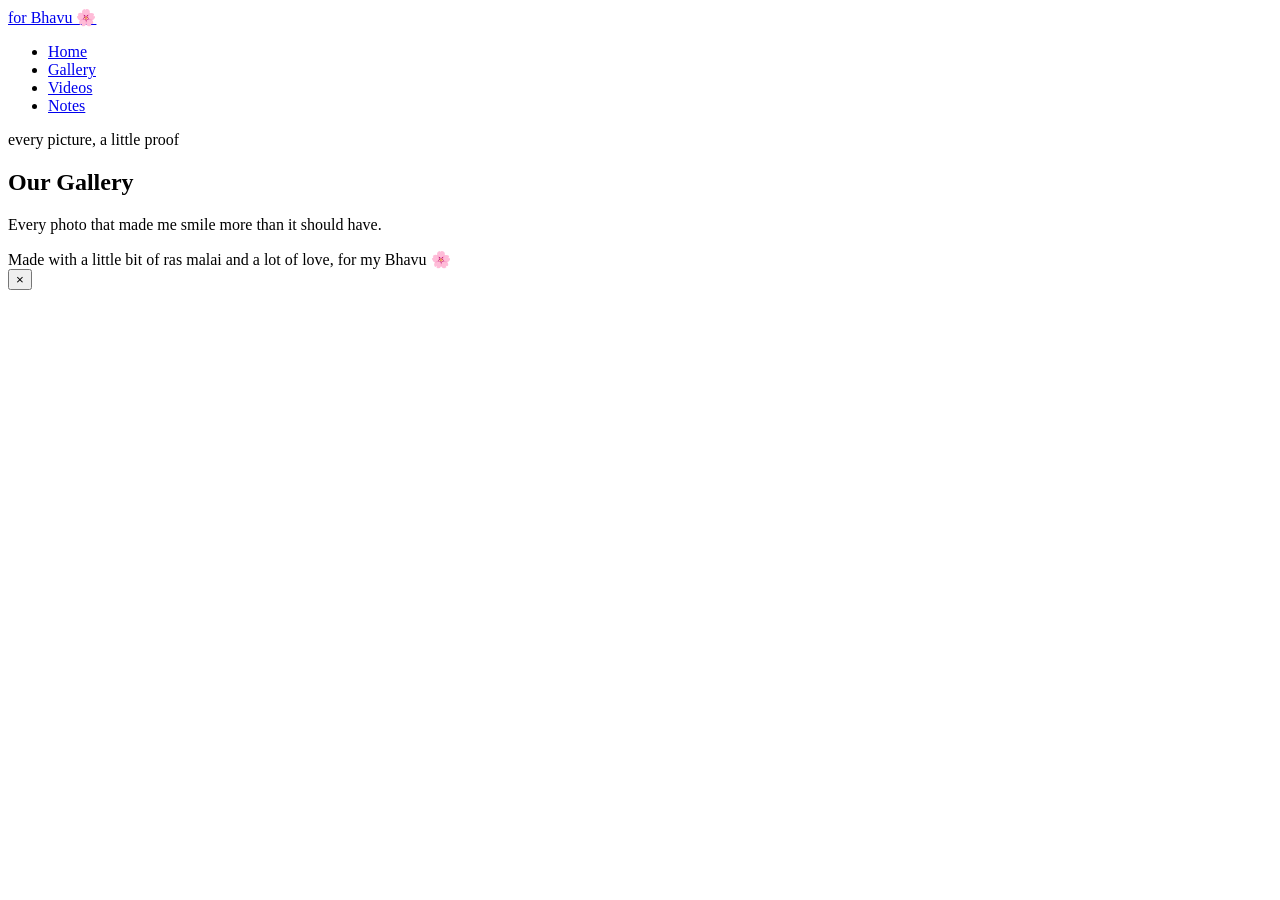
==== gallery.html @ 03cc396e "Add files via upload" ====
<!DOCTYPE html>
<html lang="en">
<head>
<meta charset="UTF-8">
<meta name="viewport" content="width=device-width, initial-scale=1.0">
<title>Gallery — for Bhavu</title>
<link rel="stylesheet" href="css/style.css">
</head>
<body>

<nav class="site-nav">
  <a href="index.html" class="brand">for Bhavu 🌸</a>
  <ul class="nav-links">
    <li><a href="index.html">Home</a></li>
    <li><a href="gallery.html" class="active">Gallery</a></li>
    <li><a href="videos.html">Videos</a></li>
    <li><a href="notes.html">Notes</a></li>
  </ul>
</nav>

<section class="wrap">
  <div class="section-head">
    <p class="eyebrow">every picture, a little proof</p>
    <h2>Our Gallery</h2>
    <p class="muted">Every photo that made me smile more than it should have.</p>
  </div>

  <div id="gallery-grid" class="grid"></div>

  <div id="gallery-empty" class="empty-state" style="display:none;">
    No photos added yet 🌸<br>
    Drop your images into the <code>/images</code> folder, then add them to the
    <code>PHOTOS</code> list at the top of <code>js/script.js</code>, like this:
    <br><br>
    <!-- <code>{ file: "Pic1.jpeg", caption: "That perfect evening" }</code> -->
  </div>
</section>

<footer>Made with a little bit of ras malai and a lot of love, for my Bhavu  🌸</footer>

<div class="lightbox" id="lightbox">
  <button class="lightbox-close" id="lightbox-close" aria-label="Close">&times;</button>
  <div id="lightbox-stage"></div>
</div>

<script src="js/script.js"></script>
</body>
</html>
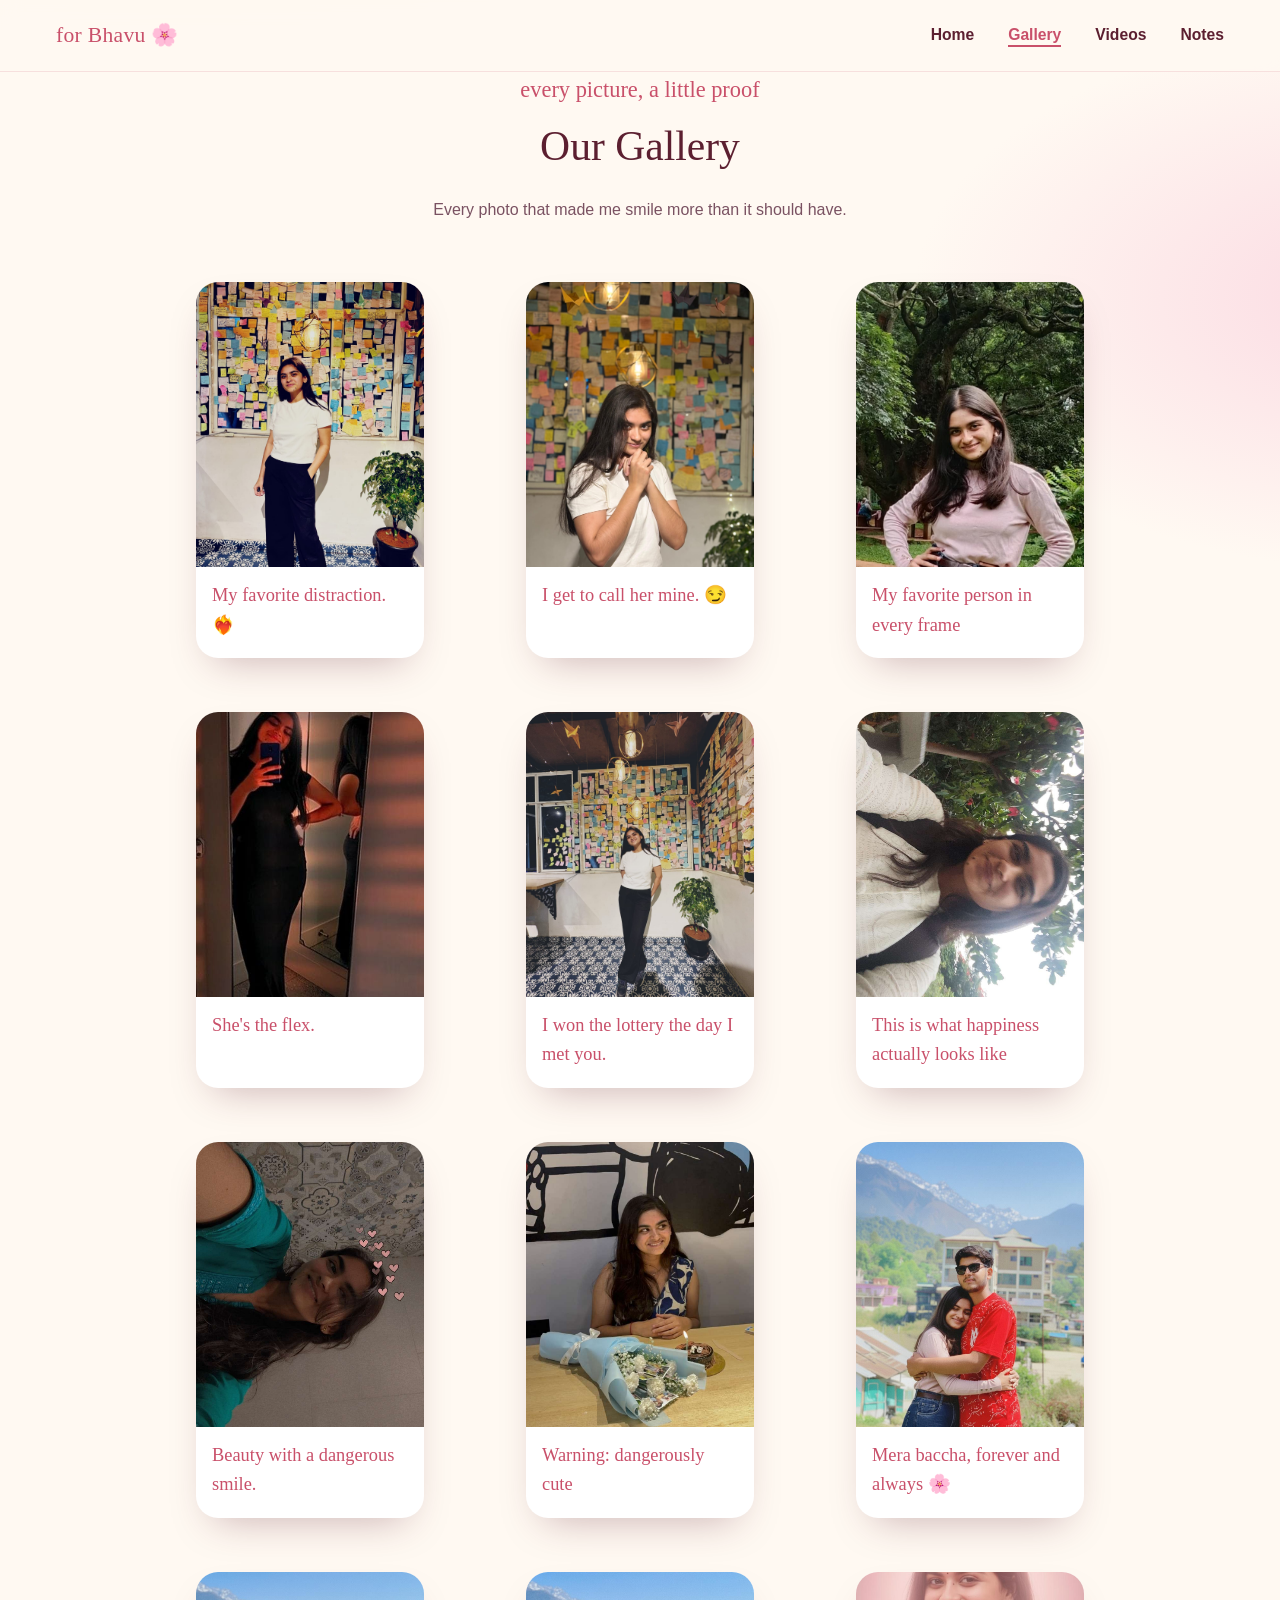
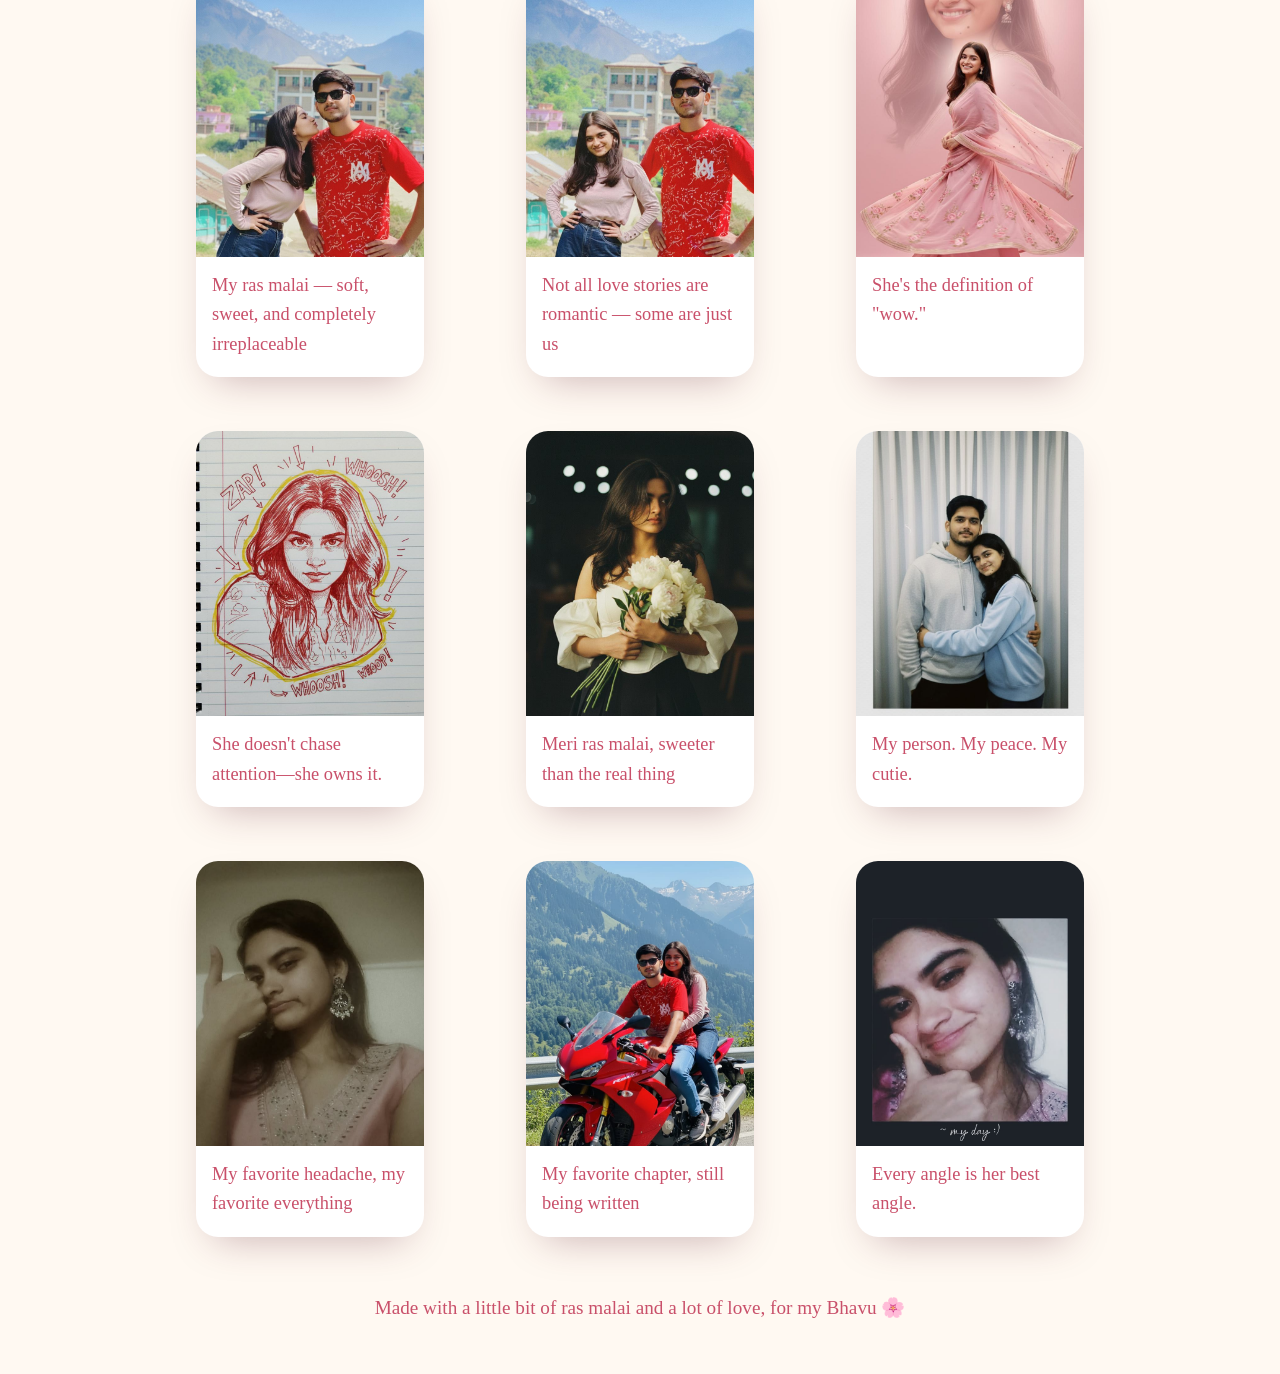
==== commit 203b0035: "Update gallery.html" ====
--- a/gallery.html
+++ b/gallery.html
@@ -4,7 +4,7 @@
 <meta charset="UTF-8">
 <meta name="viewport" content="width=device-width, initial-scale=1.0">
 <title>Gallery — for Bhavu</title>
-<link rel="stylesheet" href="css/style.css">
+<link rel="stylesheet" href="style.css">
 </head>
 <body>
 
@@ -43,6 +43,6 @@
   <div id="lightbox-stage"></div>
 </div>
 
-<script src="js/script.js"></script>
+<script src="script.js"></script>
 </body>
 </html>
--- a/style.css
+++ b/style.css
@@ -0,0 +1,406 @@
+@import url('https://fonts.googleapis.com/css2?family=Yeseva+One&family=Quicksand:wght@400;500;600;700&family=Caveat:wght@500;600;700&display=swap');
+
+:root{
+  --cream: #FFF9F2;
+  --cream-deep: #FBEADA;
+  --rose: #E98CA0;
+  --rose-soft: #F6C6D0;
+  --rose-deep: #C9506A;
+  --maroon: #5C1F30;
+  --saffron: #E3A83B;
+  --pistachio: #8FA876;
+  --ink: #3A2430;
+
+  --font-display: 'Yeseva One', serif;
+  --font-body: 'Quicksand', sans-serif;
+  --font-hand: 'Caveat', cursive;
+
+  --max-w: 1080px;
+  --radius: 22px;
+  --shadow: 0 18px 40px -18px rgba(92,31,48,0.35);
+}
+
+*{ box-sizing: border-box; }
+
+html{ scroll-behavior: smooth; }
+
+body{
+  margin: 0;
+  font-family: var(--font-body);
+  color: var(--ink);
+  background:
+    radial-gradient(1200px 600px at 15% -10%, var(--cream-deep) 0%, transparent 60%),
+    radial-gradient(900px 500px at 110% 10%, #FBD9E2 0%, transparent 55%),
+    var(--cream);
+  min-height: 100vh;
+  line-height: 1.6;
+}
+
+img, video{ max-width: 100%; display:block; }
+
+a{ color: inherit; }
+
+/* ---------- Nav ---------- */
+.site-nav{
+  position: sticky;
+  top: 0;
+  z-index: 50;
+  display: flex;
+  align-items: center;
+  justify-content: space-between;
+  padding: 18px clamp(20px, 5vw, 56px);
+  background: rgba(255, 249, 242, 0.82);
+  backdrop-filter: blur(10px);
+  border-bottom: 1px solid rgba(201, 80, 106, 0.15);
+}
+
+.brand{
+  font-family: var(--font-display);
+  font-size: 1.35rem;
+  color: var(--rose-deep);
+  text-decoration: none;
+  letter-spacing: 0.3px;
+}
+
+.nav-links{
+  display: flex;
+  gap: clamp(14px, 3vw, 34px);
+  list-style: none;
+  margin: 0;
+  padding: 0;
+}
+
+.nav-links a{
+  text-decoration: none;
+  font-weight: 600;
+  font-size: 0.98rem;
+  color: var(--maroon);
+  position: relative;
+  padding-bottom: 4px;
+}
+
+.nav-links a::after{
+  content: "";
+  position: absolute;
+  left: 0; right: 0; bottom: 0;
+  height: 2px;
+  background: var(--rose-deep);
+  transform: scaleX(0);
+  transform-origin: right;
+  transition: transform .3s ease;
+}
+
+.nav-links a:hover::after,
+.nav-links a.active::after{
+  transform: scaleX(1);
+  transform-origin: left;
+}
+
+.nav-links a.active{ color: var(--rose-deep); }
+
+/* ---------- Layout helpers ---------- */
+.wrap{
+  max-width: var(--max-w);
+  margin: 0 auto;
+  padding: 0 clamp(20px, 5vw, 56px);
+}
+
+section{ padding: clamp(48px, 8vw, 96px) 0; }
+
+.eyebrow{
+  font-family: var(--font-hand);
+  font-size: 1.4rem;
+  color: var(--rose-deep);
+  margin: 0 0 6px;
+}
+
+h1, h2, h3{
+  font-family: var(--font-display);
+  color: var(--maroon);
+  margin: 0 0 .4em;
+  font-weight: 400;
+}
+
+h2{ font-size: clamp(1.8rem, 3.6vw, 2.6rem); }
+
+p{ margin: 0 0 1em; }
+
+.muted{ color: #7a5262; }
+
+.btn{
+  display: inline-flex;
+  align-items: center;
+  gap: 8px;
+  padding: 13px 28px;
+  border-radius: 999px;
+  background: var(--rose-deep);
+  color: #fff;
+  text-decoration: none;
+  font-weight: 700;
+  font-size: 0.95rem;
+  box-shadow: var(--shadow);
+  border: none;
+  cursor: pointer;
+  transition: transform .25s ease, box-shadow .25s ease;
+}
+.btn:hover{ transform: translateY(-3px); box-shadow: 0 22px 44px -16px rgba(92,31,48,0.45); }
+
+.btn.ghost{
+  background: transparent;
+  color: var(--rose-deep);
+  border: 2px solid var(--rose-deep);
+  box-shadow: none;
+}
+
+/* ---------- Hero / signature: ras malai bowl ---------- */
+.hero{
+  position: relative;
+  min-height: 88vh;
+  display: flex;
+  align-items: center;
+  overflow: hidden;
+  padding-top: clamp(20px, 6vw, 40px);
+}
+
+.hero-grid{
+  display: grid;
+  grid-template-columns: 1.15fr 0.85fr;
+  gap: clamp(24px, 5vw, 64px);
+  align-items: center;
+  width: 100%;
+}
+
+@media (max-width: 820px){
+  .hero-grid{ grid-template-columns: 1fr; }
+  .bowl-wrap{ order: -1; }
+}
+
+.nicknames{
+  font-family: var(--font-hand);
+  font-size: clamp(1.6rem, 3vw, 2.2rem);
+  color: var(--rose-deep);
+  position: relative;
+  height: 1.4em;
+  margin: 4px 0 18px;
+}
+
+.nicknames .word{
+  position: absolute;
+  left: 0; top: 0;
+  white-space: nowrap;
+  opacity: 0;
+  animation: nickfade 6s infinite;
+}
+
+@keyframes nickfade{
+  0%, 3%   { opacity: 0; transform: translateY(6px); }
+  8%, 25%  { opacity: 1; transform: translateY(0); }
+  30%, 100%{ opacity: 0; transform: translateY(-6px); }
+}
+
+.hero h1{
+  font-size: clamp(2.6rem, 6.4vw, 4.6rem);
+  line-height: 1.05;
+  margin: 6px 0 18px;
+}
+
+.hero h1 span{ color: var(--rose-deep); }
+
+.hero-actions{
+  display: flex;
+  flex-wrap: wrap;
+  gap: 14px;
+  margin-top: 28px;
+}
+
+.bowl-wrap{
+  position: relative;
+  display: flex;
+  align-items: center;
+  justify-content: center;
+}
+
+.petal{
+  position: absolute;
+  top: -40px;
+  opacity: 0.85;
+  animation: fall linear infinite;
+  filter: drop-shadow(0 4px 6px rgba(201,80,106,0.25));
+}
+
+@keyframes fall{
+  0%   { transform: translateY(-10%) rotate(0deg); opacity: 0.9; }
+  100% { transform: translateY(650%) rotate(340deg); opacity: 0.15; }
+}
+
+@media (prefers-reduced-motion: reduce){
+  .petal, .nicknames .word, .glow-pulse, .flame{ animation: none !important; }
+  html{ scroll-behavior: auto; }
+}
+
+.glow-pulse{ animation: pulseGlow 3.2s ease-in-out infinite; }
+@keyframes pulseGlow{
+  0%, 100% { filter: drop-shadow(0 0 0px rgba(227,168,59,0.0)); }
+  50%      { filter: drop-shadow(0 0 14px rgba(227,168,59,0.55)); }
+}
+
+.flame{ animation: flicker 1.6s ease-in-out infinite; transform-origin: bottom center; }
+@keyframes flicker{
+  0%, 100% { transform: scaleY(1) rotate(0deg); }
+  30%      { transform: scaleY(1.08) rotate(-2deg); }
+  60%      { transform: scaleY(0.94) rotate(2deg); }
+}
+
+/* ---------- Cards / grids ---------- */
+.section-head{ text-align: center; max-width: 620px; margin: 0 auto 44px; }
+
+.grid{
+  display: grid;
+  gap: 22px;
+  grid-template-columns: repeat(auto-fill, minmax(240px, 1fr));
+}
+
+.card{
+  background: #fff;
+  border-radius: var(--radius);
+  overflow: hidden;
+  box-shadow: var(--shadow);
+  transition: transform .3s ease, box-shadow .3s ease;
+  position: relative;
+}
+
+.card:hover{ transform: translateY(-6px) rotate(-0.3deg); }
+
+.card .media{
+  width: 100%;
+  aspect-ratio: 4/5;
+  object-fit: cover;
+  background: var(--cream-deep);
+  cursor: pointer;
+}
+
+.card .cap{
+  padding: 14px 16px 18px;
+  font-family: var(--font-hand);
+  font-size: 1.15rem;
+  color: var(--rose-deep);
+}
+
+.video-card video{
+  width: 100%;
+  aspect-ratio: 4/5;
+  object-fit: cover;
+  background: #000;
+}
+
+.empty-state{
+  text-align: center;
+  padding: 56px 24px;
+  border: 2px dashed var(--rose-soft);
+  border-radius: var(--radius);
+  color: #8a6272;
+  font-size: 0.98rem;
+  background: rgba(255,255,255,0.5);
+}
+.empty-state code{
+  background: var(--cream-deep);
+  padding: 2px 8px;
+  border-radius: 6px;
+  font-size: 0.9em;
+}
+
+/* ---------- Lightbox ---------- */
+.lightbox{
+  position: fixed; inset: 0;
+  background: rgba(58, 36, 48, 0.88);
+  display: none;
+  align-items: center;
+  justify-content: center;
+  z-index: 100;
+  padding: 30px;
+}
+.lightbox.open{ display: flex; }
+.lightbox img, .lightbox video{
+  max-height: 88vh;
+  max-width: 92vw;
+  border-radius: 14px;
+  box-shadow: 0 30px 60px rgba(0,0,0,0.5);
+}
+.lightbox-close{
+  position: absolute;
+  top: 22px; right: 28px;
+  color: #fff;
+  font-size: 2rem;
+  background: none; border: none;
+  cursor: pointer;
+  line-height: 1;
+}
+
+/* ---------- Notes page ---------- */
+.letter{
+  background: #fff;
+  border-radius: var(--radius);
+  box-shadow: var(--shadow);
+  padding: clamp(28px, 6vw, 56px);
+  max-width: 760px;
+  margin: 0 auto;
+  position: relative;
+}
+.letter::before{
+  content: "";
+  position: absolute;
+  top: 0; left: 28px; right: 28px;
+  height: 6px;
+  background: repeating-linear-gradient(90deg, var(--rose) 0 18px, transparent 18px 30px);
+  border-radius: 0 0 8px 8px;
+}
+.letter p{
+  font-family: var(--font-hand);
+  font-size: 1.4rem;
+  color: var(--ink);
+}
+.signoff{
+  font-family: var(--font-hand);
+  font-size: 1.6rem;
+  color: var(--rose-deep);
+  text-align: right;
+  margin-top: 26px;
+}
+
+.note-grid{
+  display: grid;
+  gap: 20px;
+  grid-template-columns: repeat(auto-fill, minmax(230px, 1fr));
+  margin-top: 46px;
+}
+.note-card{
+  background: var(--rose-soft);
+  border-radius: 18px;
+  padding: 24px 22px;
+  transform: rotate(var(--tilt, -1deg));
+  box-shadow: var(--shadow);
+}
+.note-card:nth-child(2n){ --tilt: 1.2deg; background: var(--cream-deep); }
+.note-card:nth-child(3n){ --tilt: -0.6deg; background: #FDE8CF; }
+.note-card h3{
+  font-family: var(--font-hand);
+  font-size: 1.5rem;
+  margin-bottom: 6px;
+  color: var(--rose-deep);
+}
+.note-card p{ font-size: 0.98rem; margin: 0; color: var(--ink); }
+
+/* ---------- Footer ---------- */
+footer{
+  text-align: center;
+  padding: 40px 20px 50px;
+  font-family: var(--font-hand);
+  font-size: 1.2rem;
+  color: var(--rose-deep);
+}
+
+/* ---------- Focus visibility ---------- */
+a:focus-visible, button:focus-visible{
+  outline: 3px solid var(--saffron);
+  outline-offset: 2px;
+}
